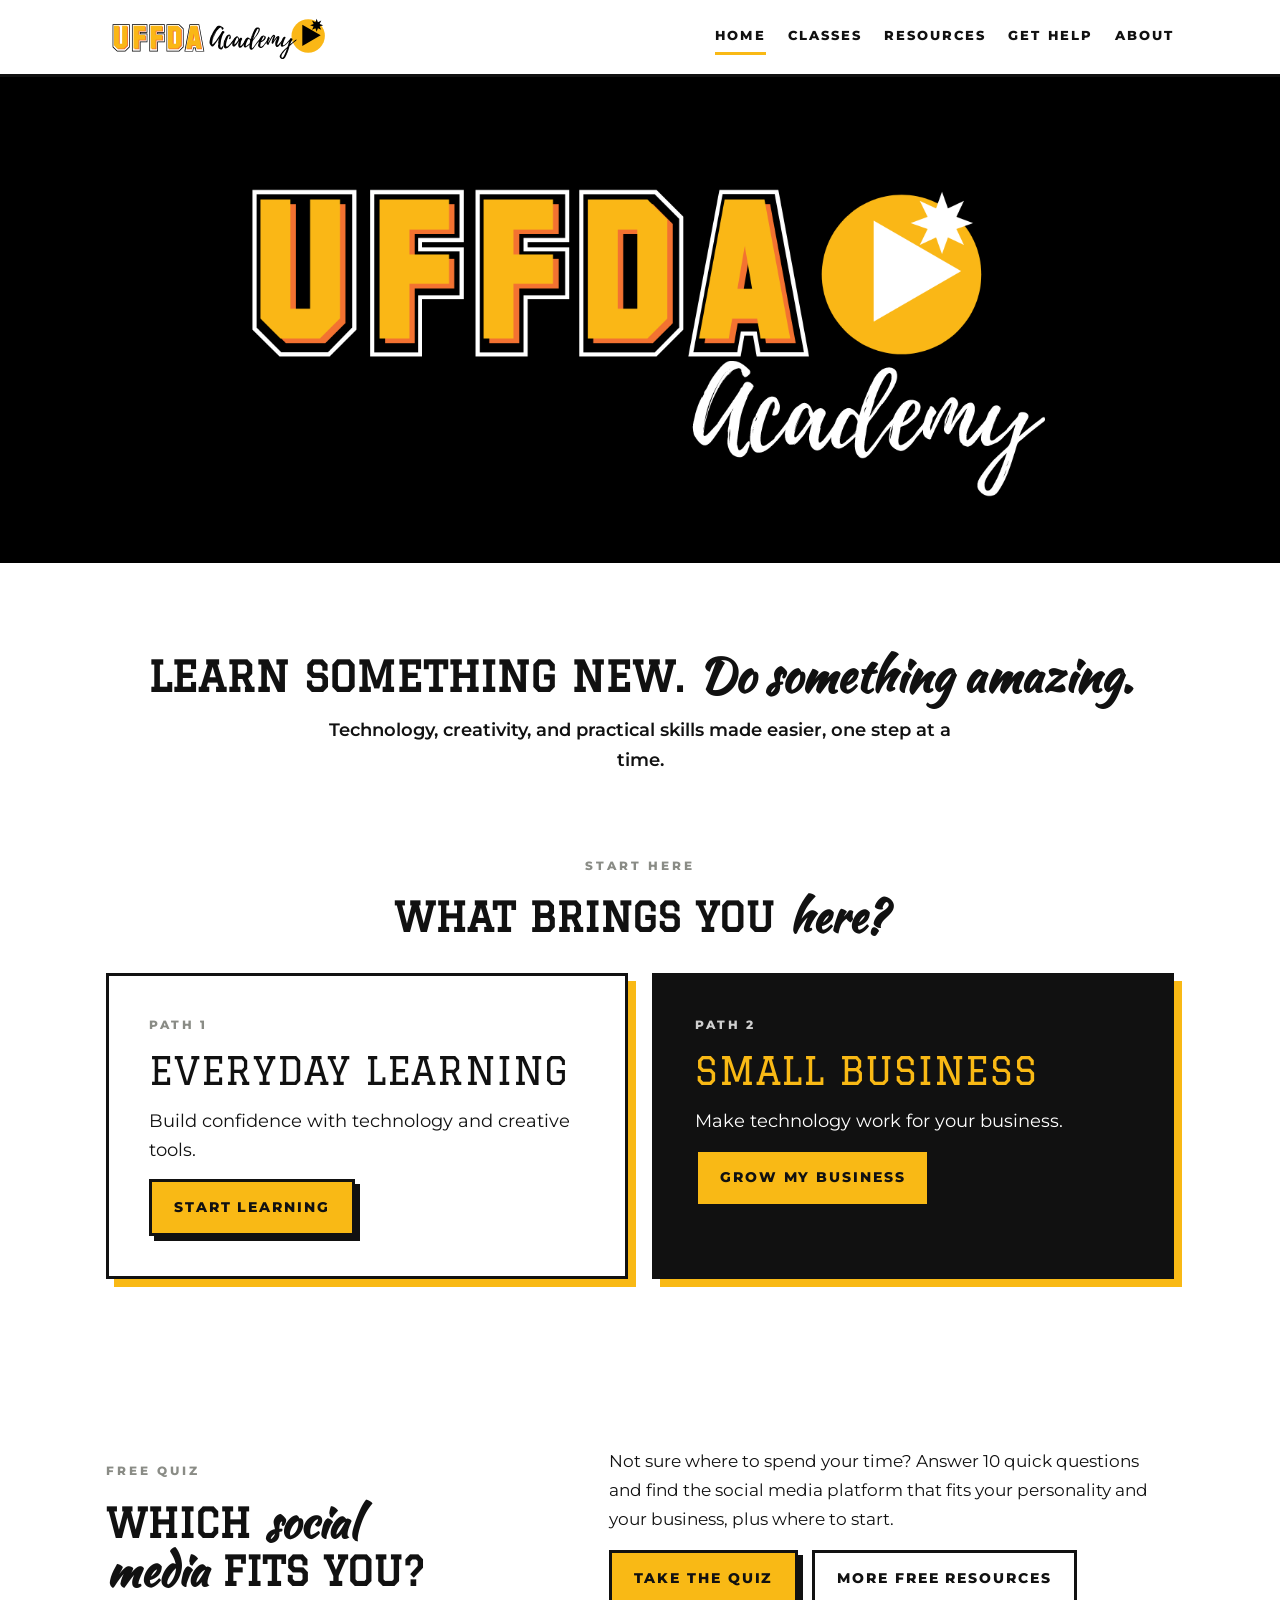
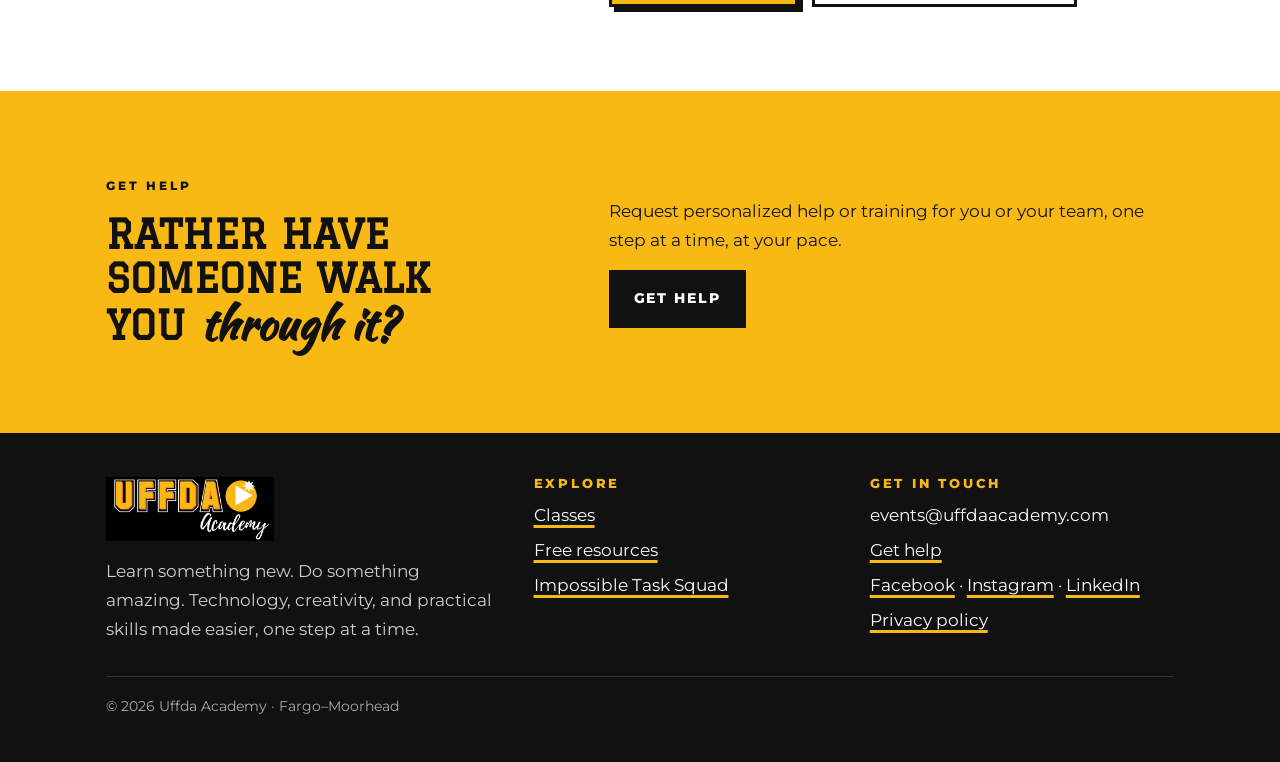
==== index.html @ f226578a "Rebuilt Uffda Academy site (moved off WordPress) Co-Authored-By: Claude Opus 5.5 <noreply@anthropic." ====
<!doctype html>
<html lang="en">
<head>
<meta charset="utf-8">
<meta name="viewport" content="width=device-width, initial-scale=1, viewport-fit=cover">
<title>Uffda Academy</title>
<meta name="claude:viewport-fit-sides" content="cover">
<meta name="description" content="Learn something new. Do something amazing. Technology, creativity, and practical skills made easier, one step at a time, for everyday learners and small business owners.">
<meta property="og:title" content="Uffda Academy">
<meta property="og:description" content="Learn something new. Do something amazing. Technology, creativity, and practical skills made easier, one step at a time, for everyday learners and small business owners.">
<meta property="og:site_name" content="Uffda Academy">

<link rel="icon" href="wp-content/uploads/2022/08/cropped-cropped-Uffda-Academy-ICON-1-270x270.png">
<link rel="preconnect" href="https://fonts.googleapis.com">
<link rel="preconnect" href="https://fonts.gstatic.com" crossorigin>
<link rel="stylesheet" href="https://fonts.googleapis.com/css2?family=Anton&family=Graduate&family=Kaushan+Script&family=Montserrat:ital,wght@0,400;0,500;0,600;0,700;0,800;0,900;1,400&display=swap">
<link rel="stylesheet" href="style.css">
</head>
<body>
<header class="site-header">
  <div class="wrap">
    <a class="logo" href="index.html"><img src="wp-content/uploads/2022/08/UffdaAcademy-Horizontal.svg" alt="Uffda Academy" width="260" height="53"></a>
    <nav class="nav" aria-label="Main"><a href="index.html" aria-current="page">Home</a><a href="classes.html">Classes</a><a href="resources.html">Resources</a><a href="get-help.html">Get Help</a><a href="about.html">About</a></nav>
  </div>
</header>
<main>
<section class="hero-logo band-ink"><div class="wrap">
  <h1 class="sr-only">Uffda Academy</h1>
  <img class="hero-mark" src="wp-content/uploads/2023/01/UFFDA-Logo-White-lettering2.png" alt="Uffda Academy" width="1200" height="600">
</div></section>
<section class="hero-sub"><div class="wrap hero-under">
  <h2 class="hero-line">Learn something new. <span class="accent">Do something amazing.</span></h2>
  <p class="tagline">Technology, creativity, and practical skills made easier, one step at a time.</p>
</div></section>
<section class="paths-sec"><div class="wrap stack-lg">
  <div class="stack" style="justify-items:center;text-align:center"><span class="eyebrow">Start here</span><h2>What brings you <span class="accent">here?</span></h2></div>
  <div class="paths">
    <a class="path" href="classes.html#everyday">
      <span class="path-k caps">Path 1</span>
      <h3 class="varsity">Everyday Learning</h3>
      <p>Build confidence with technology and creative tools.</p>
      <span class="btn btn-gold">Start learning</span>
    </a>
    <a class="path path-dark" href="classes.html#business">
      <span class="path-k caps">Path 2</span>
      <h3 class="varsity">Small Business</h3>
      <p>Make technology work for your business.</p>
      <span class="btn btn-gold">Grow my business</span>
    </a>
  </div>
</div></section>
<section><div class="wrap split" style="align-items:center">
  <div class="stack"><span class="eyebrow">Free quiz</span><h2>Which <span class="accent">social media</span> fits you?</h2></div>
  <div class="stack">
    <p>Not sure where to spend your time? Answer 10 quick questions and find the social media platform that fits your personality and your business, plus where to start.</p>
    <div class="actions"><a class="btn btn-gold" href="quiz-social-media-type.html">Take the quiz</a><a class="btn" href="resources.html">More free resources</a></div>
  </div>
</div></section>
<section class="band-gold"><div class="wrap split" style="align-items:center">
  <div class="stack"><span class="eyebrow" style="color:var(--ink)">Get help</span><h2>Rather have someone walk you <span class="accent">through it?</span></h2></div>
  <div class="stack">
    <p>Request personalized help or training for you or your team, one step at a time, at your pace.</p>
    <div class="actions"><a class="btn" href="get-help.html" style="background:var(--ink);color:var(--paper)">Get help</a></div>
  </div>
</div></section>
</main>
<footer class="site-footer">
  <div class="wrap">
    <div class="stack">
      <a class="logo" href="index.html"><img src="wp-content/uploads/2023/01/cropped-UFFDA-Logo-White-lettering2.png" alt="Uffda Academy" width="210" height="80"></a>
      <p style="color:#CFCFCF">Learn something new. Do something amazing. Technology, creativity, and practical skills made easier, one step at a time.</p>
    </div>
    <div>
      <h4>Explore</h4>
      <ul>
        <li><a href="classes.html">Classes</a></li>
        <li><a href="resources.html">Free resources</a></li>
        <li><a href="squad.html">Impossible Task Squad</a></li>
      </ul>
    </div>
    <div>
      <h4>Get in touch</h4>
      <ul>
        <li>events@uffdaacademy.com</li>
        <li><a href="get-help.html">Get help</a></li>
        <li><a href="https://www.facebook.com/UffdaAcademy">Facebook</a> · <a href="https://www.instagram.com/uffdaacademy/">Instagram</a> · <a href="https://www.linkedin.com/company/uffdaacademy">LinkedIn</a></li>
        <li><a href="privacy-policy.html">Privacy policy</a></li>
      </ul>
    </div>
    <p class="fine">© <span data-year>2026</span> Uffda Academy · Fargo–Moorhead</p>
  </div>
</footer>
<script src="site.js"></script>
<script>document.querySelectorAll('[data-year]').forEach(function(e){e.textContent=new Date().getFullYear()})</script>
</body>
</html>
---- style.css ----
/* Layout: the Squad poster look. White paper, black ink bands, gold as the only color.
   Varsity block headings, wide-tracked caps for labels, a brush-script accent word. */
:root {
  --paper: #FFFFFF;
  --ink: #111111;
  --ink-2: #2B2B2B;
  --smoke: #8A8C86;       /* gray from the ink wash, slight olive */
  --mist: #F1F1EE;
  --line: #DADAD5;
  --gold: #F9B915;
  --on-ink: #FFFFFF;
  --varsity: "Graduate", "Rockwell Extra Bold", "Arial Black", serif;
  --caps: "Montserrat", "Arial Black", "Helvetica Neue", Arial, sans-serif;
  --script: "Kaushan Script", "Brush Script MT", cursive;
  --body: "Montserrat", "Helvetica Neue", Arial, sans-serif;
  --wrap: 1100px;
  color-scheme: light;
}

*, *::before, *::after { box-sizing: border-box; }
body { margin: 0; background: var(--paper); color: var(--ink); font-family: var(--body); font-size: 1.0625rem; line-height: 1.7; }
img { max-width: 100%; height: auto; display: block; }
a { color: var(--ink); text-decoration-color: var(--gold); text-decoration-thickness: 3px; text-underline-offset: 4px; }
a:hover { color: var(--ink-2); background: linear-gradient(transparent 60%, rgba(249,185,21,.35) 60%); }
:focus-visible { outline: 3px solid var(--gold); outline-offset: 3px; }
h1, h2, h3, h4 { margin: 0; line-height: 1.1; text-wrap: balance; }
p { margin: 0; }

.wrap { max-width: var(--wrap); margin: 0 auto; padding-left: max(16px, env(safe-area-inset-left, 0px)); padding-right: max(16px, env(safe-area-inset-right, 0px)); }

/* Type roles */
.varsity { font-family: var(--varsity); font-weight: 400; text-transform: uppercase; letter-spacing: 0.02em; }
.caps { font-family: var(--caps); font-weight: 800; text-transform: uppercase; letter-spacing: 0.22em; }
.script { font-family: var(--script); font-weight: 400; text-transform: none; letter-spacing: 0; }
h1 { font-family: var(--varsity); font-size: clamp(2.2rem, 6vw, 3.6rem); text-transform: uppercase; }
h2 { font-family: var(--varsity); font-size: clamp(1.7rem, 4vw, 2.5rem); text-transform: uppercase; }
h3 { font-family: var(--caps); font-weight: 800; font-size: 1.15rem; text-transform: uppercase; letter-spacing: 0.08em; }
h4 { font-family: var(--caps); font-weight: 800; font-size: 1rem; text-transform: uppercase; letter-spacing: 0.08em; }
.eyebrow { font-family: var(--caps); font-weight: 800; font-size: 0.78rem; text-transform: uppercase; letter-spacing: 0.24em; color: var(--smoke); }
.on-ink .eyebrow { color: var(--gold); }
.muted { color: #555; }
.gold { color: var(--gold); }

/* Header */
.site-header { background: var(--paper); border-bottom: 3px solid var(--ink); }
.site-header .wrap { display: flex; flex-wrap: wrap; align-items: center; justify-content: space-between; gap: 10px 28px; padding-block: 14px; }
.wordmark { display: inline-flex; align-items: baseline; gap: 6px; text-decoration: none; color: var(--ink); background: none !important; }
.wordmark .u { font-family: var(--varsity); font-size: 1.9rem; color: var(--gold); -webkit-text-stroke: 1.5px var(--ink); paint-order: stroke fill; letter-spacing: 0.02em; }
.wordmark .a { font-family: var(--script); font-size: 1.6rem; color: var(--ink); }
.nav { display: flex; flex-wrap: wrap; gap: 4px 22px; }
.nav a { font-family: var(--caps); font-weight: 800; font-size: 0.8rem; text-transform: uppercase; letter-spacing: 0.16em; text-decoration: none; padding-block: 6px; border-bottom: 3px solid transparent; background: none; }
.nav a:hover, .nav a[aria-current="page"] { border-bottom-color: var(--gold); background: none; }

/* Sections */
section { padding-block: clamp(44px, 8vw, 84px); }
.band-ink { background: var(--ink); color: var(--on-ink); }
.band-ink a { color: var(--on-ink); }
.band-gold { background: var(--gold); color: var(--ink); }
.band-mist { background: var(--mist); }
.stack { display: grid; gap: 16px; }
.stack-lg { display: grid; gap: 32px; }
.split { display: grid; grid-template-columns: minmax(0, 0.9fr) minmax(0, 1.1fr); gap: 40px; align-items: start; }
@media (max-width: 780px) { .split { grid-template-columns: 1fr; gap: 24px; } }
.measure { max-width: 64ch; }

/* Buttons */
.btn { display: inline-flex; align-items: center; justify-content: center; gap: 8px; font-family: var(--caps); font-weight: 800; font-size: 0.85rem; text-transform: uppercase; letter-spacing: 0.14em; padding: 14px 22px; text-decoration: none; border: 3px solid var(--ink); cursor: pointer; background: var(--paper); color: var(--ink); }
.btn:hover { background: var(--ink); color: var(--paper); }
.btn-gold { background: var(--gold); border-color: var(--ink); color: var(--ink); box-shadow: 5px 5px 0 var(--ink); }
.btn-gold:hover { background: var(--gold); color: var(--ink); transform: translate(2px, 2px); box-shadow: 3px 3px 0 var(--ink); }
.band-ink .btn { background: transparent; color: var(--on-ink); border-color: var(--on-ink); }
.band-ink .btn:hover { background: var(--on-ink); color: var(--ink); }
.band-ink .btn-gold { background: var(--gold); color: var(--ink); border-color: var(--gold); box-shadow: 5px 5px 0 var(--on-ink); }
.actions { display: flex; flex-wrap: wrap; gap: 14px; align-items: center; }

/* Ink wash canvas layer */
.inked { position: relative; overflow: hidden; isolation: isolate; }
.inked > canvas.ink { position: absolute; inset: 0; width: 100%; height: 100%; z-index: -1; pointer-events: none; }

/* Poster hero: recreates the Squad cover in live type */
.poster { padding-block: clamp(70px, 12vw, 140px); background: var(--paper); text-align: center; }
.poster-title { display: grid; justify-items: center; gap: 6px; }
.poster-top { position: relative; display: inline-flex; align-items: center; gap: clamp(10px, 2vw, 22px); }
.poster .task { position: relative; font-family: "Anton", "Impact", var(--caps); font-size: clamp(3.6rem, 13vw, 8.5rem); line-height: 0.85; color: var(--gold); letter-spacing: 0.01em; }
.poster .impossible { position: absolute; left: -0.25em; top: 50%; transform: translateY(-48%) rotate(-8deg); font-family: var(--script); font-size: clamp(1.7rem, 5.5vw, 3.6rem); color: var(--ink); white-space: nowrap; }
.poster .squad { font-family: var(--varsity); font-size: clamp(3.4rem, 12.5vw, 8rem); line-height: 0.9; color: var(--ink); -webkit-text-stroke: 0; text-shadow: 0 0 0 var(--ink); position: relative; }
.poster .squad span { color: var(--ink); -webkit-text-stroke: 2px var(--ink); paint-order: stroke fill; text-shadow: 3px 0 0 var(--paper), -3px 0 0 var(--paper), 0 3px 0 var(--paper), 0 -3px 0 var(--paper), 5px 0 0 var(--ink), -5px 0 0 var(--ink), 0 5px 0 var(--ink), 0 -5px 0 var(--ink); }
.poster .challenges { font-family: var(--caps); font-weight: 900; font-size: clamp(1.4rem, 5vw, 3.2rem); letter-spacing: 0.16em; line-height: 1; margin-top: 4px; }
.poster .tagline { margin-top: clamp(28px, 5vw, 44px); font-size: 1.15rem; max-width: 46ch; margin-inline: auto; font-weight: 600; }
.poster .actions { justify-content: center; margin-top: 26px; }

/* Meetup strip */
.meetup { display: grid; grid-template-columns: auto minmax(0, 1fr) auto; gap: 18px 36px; align-items: center; }
@media (max-width: 760px) { .meetup { grid-template-columns: auto minmax(0, 1fr); } .meetup .actions { grid-column: 1 / -1; } }
.cal { background: var(--gold); color: var(--ink); text-align: center; padding: 10px 18px 12px; min-width: 112px; border: 3px solid var(--gold); }
.cal .mon { font-family: var(--caps); font-weight: 900; letter-spacing: 0.2em; font-size: 0.8rem; text-transform: uppercase; border-bottom: 2px solid var(--ink); padding-bottom: 4px; }
.cal .day { font-family: var(--varsity); font-size: 3.4rem; line-height: 1.05; font-variant-numeric: tabular-nums; }
.cal .dow { font-family: var(--caps); font-weight: 800; font-size: 0.72rem; letter-spacing: 0.2em; text-transform: uppercase; }

/* Script accent inline */
.accent { font-family: var(--script); text-transform: none; color: var(--gold); letter-spacing: 0; font-size: 1.1em; }
.band-gold .accent, .band-mist .accent, section:not(.band-ink) .accent { color: var(--ink); }

/* Post cards */
.post-grid { display: grid; grid-template-columns: repeat(auto-fill, minmax(270px, 1fr)); gap: 32px 28px; }
.post-card { display: grid; gap: 12px; align-content: start; text-decoration: none; color: var(--ink); background: none !important; }
.post-card .thumb { aspect-ratio: 16 / 9; overflow: hidden; background: var(--mist); border: 3px solid var(--ink); max-width: 100%; }
.post-card .thumb img { width: 100%; height: 100%; object-fit: cover; filter: grayscale(1) contrast(1.05); transition: filter .25s ease; }
.post-card:hover .thumb img { filter: none; }
.post-card h3 { font-size: 1.05rem; line-height: 1.3; }
.post-card:hover h3 { text-decoration: underline; text-decoration-color: var(--gold); text-decoration-thickness: 3px; }
.post-card .by { font-family: var(--caps); font-weight: 700; font-size: 0.72rem; letter-spacing: 0.18em; text-transform: uppercase; color: var(--smoke); }
.quiz-thumb { display: grid; place-items: center; height: 100%; background: var(--gold); }
.quiz-thumb span { font-family: var(--varsity); font-size: 2.2rem; color: var(--ink); }

/* Article */
.article-head { padding-block: clamp(44px, 8vw, 80px) clamp(28px, 5vw, 44px); }
.article-head .stack { max-width: 820px; }
.article-head h1 { font-size: clamp(1.9rem, 5vw, 3rem); }
.article-head .meta { font-family: var(--caps); font-weight: 700; font-size: 0.75rem; letter-spacing: 0.2em; text-transform: uppercase; color: #CFCFCF; }
.article-hero { margin-top: -2px; max-width: 900px; border: 3px solid var(--ink); }
.prose { max-width: 68ch; margin-top: 40px; display: grid; gap: 18px; }
.prose h2 { font-size: clamp(1.35rem, 3vw, 1.8rem); margin-top: 20px; }
.prose h3 { margin-top: 10px; }
.prose h4 { margin-top: 6px; color: var(--ink-2); }
.prose ul, .prose ol { margin: 0; padding-left: 1.4em; display: grid; gap: 8px; }
.prose li::marker { color: var(--ink); font-weight: 800; }
.prose img { border: 3px solid var(--ink); }
.prose blockquote { margin: 0; padding: 18px 22px; background: var(--ink); color: var(--on-ink); font-family: var(--script); font-size: 1.35rem; line-height: 1.4; }
.prose blockquote em { font-style: normal; font-family: var(--caps); font-size: 0.8rem; letter-spacing: 0.14em; text-transform: uppercase; display: block; margin-top: 8px; color: var(--gold); }
.prose .note { color: #555; font-size: 0.95rem; }
.prose strong { font-weight: 800; }

.post-cta { margin-top: 56px; max-width: 68ch; display: grid; gap: 14px; padding: 28px; border: 3px solid var(--ink); box-shadow: 8px 8px 0 var(--gold); }
.post-cta h3 { font-family: var(--varsity); font-size: 1.6rem; letter-spacing: 0.02em; }
.post-nav { margin-top: 40px; display: flex; flex-wrap: wrap; justify-content: space-between; gap: 14px; max-width: 68ch; font-weight: 700; }

/* People */
.person { display: grid; grid-template-columns: 200px minmax(0, 1fr); gap: 32px; align-items: start; }
.person img { aspect-ratio: 4 / 5; object-fit: cover; width: 100%; border: 3px solid var(--ink); filter: grayscale(1); }
@media (max-width: 640px) { .person { grid-template-columns: 1fr; } .person img { max-width: 220px; } }
.person h2 .script { font-size: 1.1em; }
.facts { display: grid; grid-template-columns: max-content minmax(0, 1fr); gap: 6px 18px; margin: 0; }
.facts dt { font-family: var(--caps); font-weight: 800; font-size: 0.75rem; letter-spacing: 0.16em; text-transform: uppercase; padding-top: 4px; }
.facts dd { margin: 0; }
.photo-note { font-size: 0.9rem; color: #555; }

/* Quiz */
.quiz { display: grid; gap: 14px; margin-top: 8px; max-width: 780px; counter-reset: q; }
.q { border: 3px solid var(--ink); padding: 18px; margin: 0; display: grid; gap: 12px; }
.q legend { padding: 0 8px; margin-left: -8px; font-weight: 700; background: var(--paper); }
.q legend::before { counter-increment: q; content: counter(q, decimal-leading-zero); font-family: var(--varsity); color: var(--ink); background: var(--gold); padding: 0 8px; margin-right: 10px; }
.scale { display: grid; grid-template-columns: repeat(5, minmax(0, 1fr)); gap: 6px; }
.scale label { display: grid; place-items: center; gap: 2px; border: 2px solid var(--ink); padding: 8px 4px; cursor: pointer; font-family: var(--varsity); font-size: 1.2rem; text-align: center; font-variant-numeric: tabular-nums; }
.scale label small { font-family: var(--caps); font-weight: 700; font-size: 0.58rem; letter-spacing: 0.06em; text-transform: uppercase; line-height: 1.2; color: #555; }
.scale label:hover { background: var(--mist); }
.scale input { position: absolute; opacity: 0; pointer-events: none; }
.scale input:checked + label { background: var(--ink); color: var(--gold); }
.scale input:checked + label small { color: var(--on-ink); }
.scale input:focus-visible + label { outline: 3px solid var(--gold); outline-offset: 2px; }
.quiz-bar { position: sticky; bottom: 0; background: var(--ink); color: var(--on-ink); margin-inline: calc(-1 * max(16px, env(safe-area-inset-left, 0px))); padding: 12px max(16px, env(safe-area-inset-right, 0px)) calc(12px + env(safe-area-inset-bottom, 0px)) max(16px, env(safe-area-inset-left, 0px)); display: flex; flex-wrap: wrap; gap: 12px; align-items: center; justify-content: space-between; }
.quiz-bar .btn { background: transparent; color: var(--on-ink); border-color: var(--on-ink); }
.quiz-bar .btn-gold { background: var(--gold); color: var(--ink); border-color: var(--gold); box-shadow: none; }
.result { margin-top: 32px; max-width: 780px; background: var(--ink); color: var(--on-ink); padding: 32px; display: grid; gap: 14px; }
.result a { color: var(--on-ink); }
.result .type { font-family: var(--varsity); font-size: clamp(2.4rem, 7vw, 3.8rem); color: var(--gold); text-transform: uppercase; line-height: 1; }
.result ul { margin: 0; padding-left: 1.2em; display: grid; gap: 8px; }
.bands { display: grid; gap: 0; border: 3px solid var(--ink); max-width: 420px; font-variant-numeric: tabular-nums; }
.bands div { display: flex; justify-content: space-between; gap: 12px; padding: 8px 14px; border-top: 1px solid var(--line); }
.bands div:first-child { border-top: 0; }
.bands strong { font-family: var(--varsity); font-weight: 400; }

/* Footer */
.site-footer { background: var(--ink); color: var(--on-ink); }
.site-footer a { color: var(--on-ink); }
.site-footer .wrap { padding-block: 44px; display: grid; grid-template-columns: minmax(0, 1.3fr) minmax(0, 1fr) minmax(0, 1fr); gap: 32px; }
@media (max-width: 760px) { .site-footer .wrap { grid-template-columns: 1fr; } }
.site-footer .wordmark { color: var(--on-ink); }
.site-footer .wordmark .a { color: var(--on-ink); }
.site-footer .wordmark .u { -webkit-text-stroke: 0; }
.site-footer h4 { color: var(--gold); font-size: 0.8rem; letter-spacing: 0.22em; margin-bottom: 10px; }
.site-footer ul { list-style: none; margin: 0; padding: 0; display: grid; gap: 6px; }
.site-footer .fine { grid-column: 1 / -1; border-top: 1px solid #333; padding-top: 18px; font-size: 0.85rem; color: #AAA; }

/* Image placeholder when a file isn't available yet */
.img-missing { display: grid; place-items: center; background: var(--mist); color: #666; min-height: 140px; padding: 16px; font-family: var(--caps); font-weight: 700; font-size: 0.72rem; letter-spacing: 0.14em; text-transform: uppercase; text-align: center; }

.copy-row { display: flex; flex-wrap: wrap; gap: 12px; align-items: center; }
.copy-row code { font-family: var(--caps); font-weight: 800; font-size: 1.1rem; user-select: all; overflow-wrap: anywhere; }

@media (prefers-reduced-motion: reduce) { * { transition: none !important; animation: none !important; } }

/* Brand hero: UFFDA Academy wordmark at poster scale */
.brand-title { display: grid; justify-items: center; line-height: 0.85; }
.bt-u { font-family: var(--varsity); font-size: clamp(4.2rem, 17vw, 11rem); color: var(--gold); -webkit-text-stroke: 3px var(--ink); paint-order: stroke fill; letter-spacing: 0.02em; text-shadow: 6px 6px 0 var(--ink); }
.bt-a { font-family: var(--script); font-size: clamp(2.4rem, 8vw, 5.2rem); color: var(--ink); margin-top: -0.12em; margin-left: 1.6em; transform: rotate(-4deg); }
.bt-tag { margin-top: clamp(18px, 3vw, 28px); font-size: clamp(0.8rem, 2vw, 1.05rem); }

/* Three focus areas */
.pillars { display: grid; grid-template-columns: repeat(3, minmax(0, 1fr)); gap: 28px; }
@media (max-width: 820px) { .pillars { grid-template-columns: 1fr; } }
.pillar { display: grid; gap: 12px; align-content: start; border-top: 6px solid var(--ink); padding-top: 18px; }
.pillar .pnum { font-family: var(--varsity); font-size: 1.6rem; color: var(--gold); -webkit-text-stroke: 1px var(--ink); paint-order: stroke fill; text-transform: uppercase; }
.pillar a { font-weight: 700; }

/* Squad mention on the home page */
.squad-note { display: grid; grid-template-columns: auto minmax(0, 1fr); gap: 24px 32px; align-items: center; }

/* Photo hero (the existing Uffda hero image) */
.sr-only { position: absolute; width: 1px; height: 1px; overflow: hidden; clip: rect(0 0 0 0); white-space: nowrap; }
.hero-img { padding-block: clamp(20px, 4vw, 40px) clamp(44px, 7vw, 72px); }
.hero-frame { display: block; background: none !important; }
.hero-frame img { width: 100%; height: auto; }
.hero-under { display: grid; justify-items: center; text-align: center; gap: 14px; margin-top: clamp(20px, 4vw, 36px); }
.hero-under .tagline { max-width: 52ch; font-weight: 600; font-size: 1.1rem; }

/* Real logo */
.logo { display: inline-block; background: none !important; line-height: 0; }
.site-header .logo img { height: 46px; width: auto; }
.site-footer .logo img { height: 64px; width: auto; }

/* Logo hero on black (the site's existing hero) */
.hero-logo { padding-block: clamp(16px, 3vw, 28px); }
.hero-logo .hero-mark { width: min(100%, 860px); margin: 0 auto; }
.hero-sub { padding-block: clamp(32px, 5vw, 52px) clamp(44px, 7vw, 72px); }
.squad-note { grid-template-columns: minmax(0, 320px) auto minmax(0, 1fr); }
.squad-img { display: block; background: none !important; }
@media (max-width: 760px) { .squad-note { grid-template-columns: auto minmax(0, 1fr); } .squad-img { grid-column: 1 / -1; } }
.hero-logo.band-ink { background: #000; }

/* Home: hero line + two learning paths */
.hero-line { font-size: clamp(1.6rem, 4.4vw, 2.6rem); text-align: center; }
.paths-sec { padding-top: 8px; }
.paths { display: grid; grid-template-columns: repeat(2, minmax(0, 1fr)); gap: 24px; }
@media (max-width: 720px) { .paths { grid-template-columns: 1fr; } }
.path { display: grid; gap: 14px; align-content: start; justify-items: start; padding: clamp(24px, 4vw, 40px); border: 3px solid var(--ink); text-decoration: none; color: var(--ink); background: var(--paper) !important; box-shadow: 8px 8px 0 var(--gold); transition: transform .15s ease, box-shadow .15s ease; }
.path:hover { transform: translate(-2px, -2px); box-shadow: 10px 10px 0 var(--gold); }
.path h3 { font-size: clamp(1.7rem, 4vw, 2.4rem); letter-spacing: 0.02em; }
.path p { font-size: 1.1rem; }
.path-k { font-size: 0.72rem; color: var(--smoke); }
.path-dark { background: var(--ink) !important; color: var(--on-ink); border-color: var(--ink); }
.path-dark h3 { color: var(--gold); }
.path-dark .path-k { color: #CFCFCF; }

/* Category tiles */
.cat-grid { display: grid; grid-template-columns: repeat(2, minmax(0, 1fr)); gap: 24px; }
@media (max-width: 720px) { .cat-grid { grid-template-columns: 1fr; } }
.cat-tile { display: grid; gap: 10px; align-content: start; padding: 24px; background: var(--paper) !important; border-top: 6px solid var(--ink); text-decoration: none; color: var(--ink); }
.cat-tile h3 { font-family: var(--varsity); font-weight: 400; font-size: 1.5rem; letter-spacing: 0.02em; }
.cat-tile .more { font-weight: 800; text-decoration: underline; text-decoration-color: var(--gold); text-decoration-thickness: 3px; text-underline-offset: 4px; }
.tags { display: flex; flex-wrap: wrap; gap: 6px; }
.tag { font-family: var(--caps); font-weight: 800; font-size: 0.64rem; letter-spacing: 0.14em; text-transform: uppercase; padding: 3px 8px; background: var(--gold); color: var(--ink); }

/* Classes page */
.path-filter { display: flex; flex-wrap: wrap; gap: 10px; }
.pf { font-family: var(--caps); font-weight: 800; font-size: 0.8rem; letter-spacing: 0.12em; text-transform: uppercase; padding: 10px 16px; border: 3px solid var(--ink); text-decoration: none; background: var(--paper) !important; }
.pf[aria-current="true"] { background: var(--ink) !important; color: var(--gold); }
.cats { display: grid; gap: 0; padding-bottom: 56px; }
.cat { padding-block: 36px; border-top: 3px solid var(--ink); display: grid; grid-template-columns: minmax(0, 1fr) minmax(0, 1fr); gap: 20px 40px; }
.cat:first-child { border-top: 0; }
@media (max-width: 780px) { .cat { grid-template-columns: 1fr; } }
.cat-head { display: grid; gap: 12px; align-content: start; }
.class-list { list-style: none; margin: 0; padding: 0; display: grid; }
.class-list li { display: flex; justify-content: space-between; align-items: center; gap: 12px; padding: 12px 0; border-bottom: 1px solid var(--line); font-weight: 600; }
.pill { flex: none; font-family: var(--caps); font-weight: 800; font-size: 0.62rem; letter-spacing: 0.14em; text-transform: uppercase; padding: 4px 8px; border: 2px solid var(--ink); }

/* Get Help */
.help-grid { display: grid; grid-template-columns: repeat(3, minmax(0, 1fr)); gap: 24px; }
@media (max-width: 820px) { .help-grid { grid-template-columns: 1fr; } }
.help-card { display: grid; gap: 10px; align-content: start; border-top: 6px solid var(--ink); padding-top: 18px; }
.cat-body { display: grid; gap: 14px; align-content: start; justify-items: start; font-size: 1.1rem; }
.cat-tile .more { text-decoration: none; font-family: var(--caps); font-size: 0.7rem; letter-spacing: 0.14em; text-transform: uppercase; border: 2px solid var(--ink); padding: 3px 8px; justify-self: start; }

/* Quiz choices */
.choices { display: grid; gap: 8px; }
.choices input { position: absolute; opacity: 0; pointer-events: none; }
.choices label { display: block; border: 2px solid var(--ink); padding: 12px 14px; cursor: pointer; font-weight: 600; }
.choices label:hover { background: var(--mist); }
.choices input:checked + label { background: var(--ink); color: var(--gold); }
.choices input:focus-visible + label { outline: 3px solid var(--gold); outline-offset: 2px; }
.result ol { margin: 0; padding-left: 1.3em; display: grid; gap: 8px; }
.result .note { color: #CFCFCF; font-size: 0.95rem; }
.runner { border-top: 1px solid #333; padding-top: 14px; }
.runner .eyebrow { margin-right: 6px; }

/* Get Help: who to work with */
.helpers { display: grid; grid-template-columns: repeat(2, minmax(0, 1fr)); gap: 28px; }
@media (max-width: 820px) { .helpers { grid-template-columns: 1fr; } }
.helper { display: grid; grid-template-columns: 140px minmax(0, 1fr); gap: 20px; align-items: start; background: var(--paper); border: 3px solid var(--ink); padding: 20px; }
.helper img { width: 100%; aspect-ratio: 4 / 5; object-fit: cover; filter: grayscale(1); border: 2px solid var(--ink); }
.helper h3 { font-family: var(--varsity); font-weight: 400; font-size: 1.6rem; letter-spacing: 0.02em; }
@media (max-width: 480px) { .helper { grid-template-columns: 1fr; } .helper img { max-width: 160px; } }
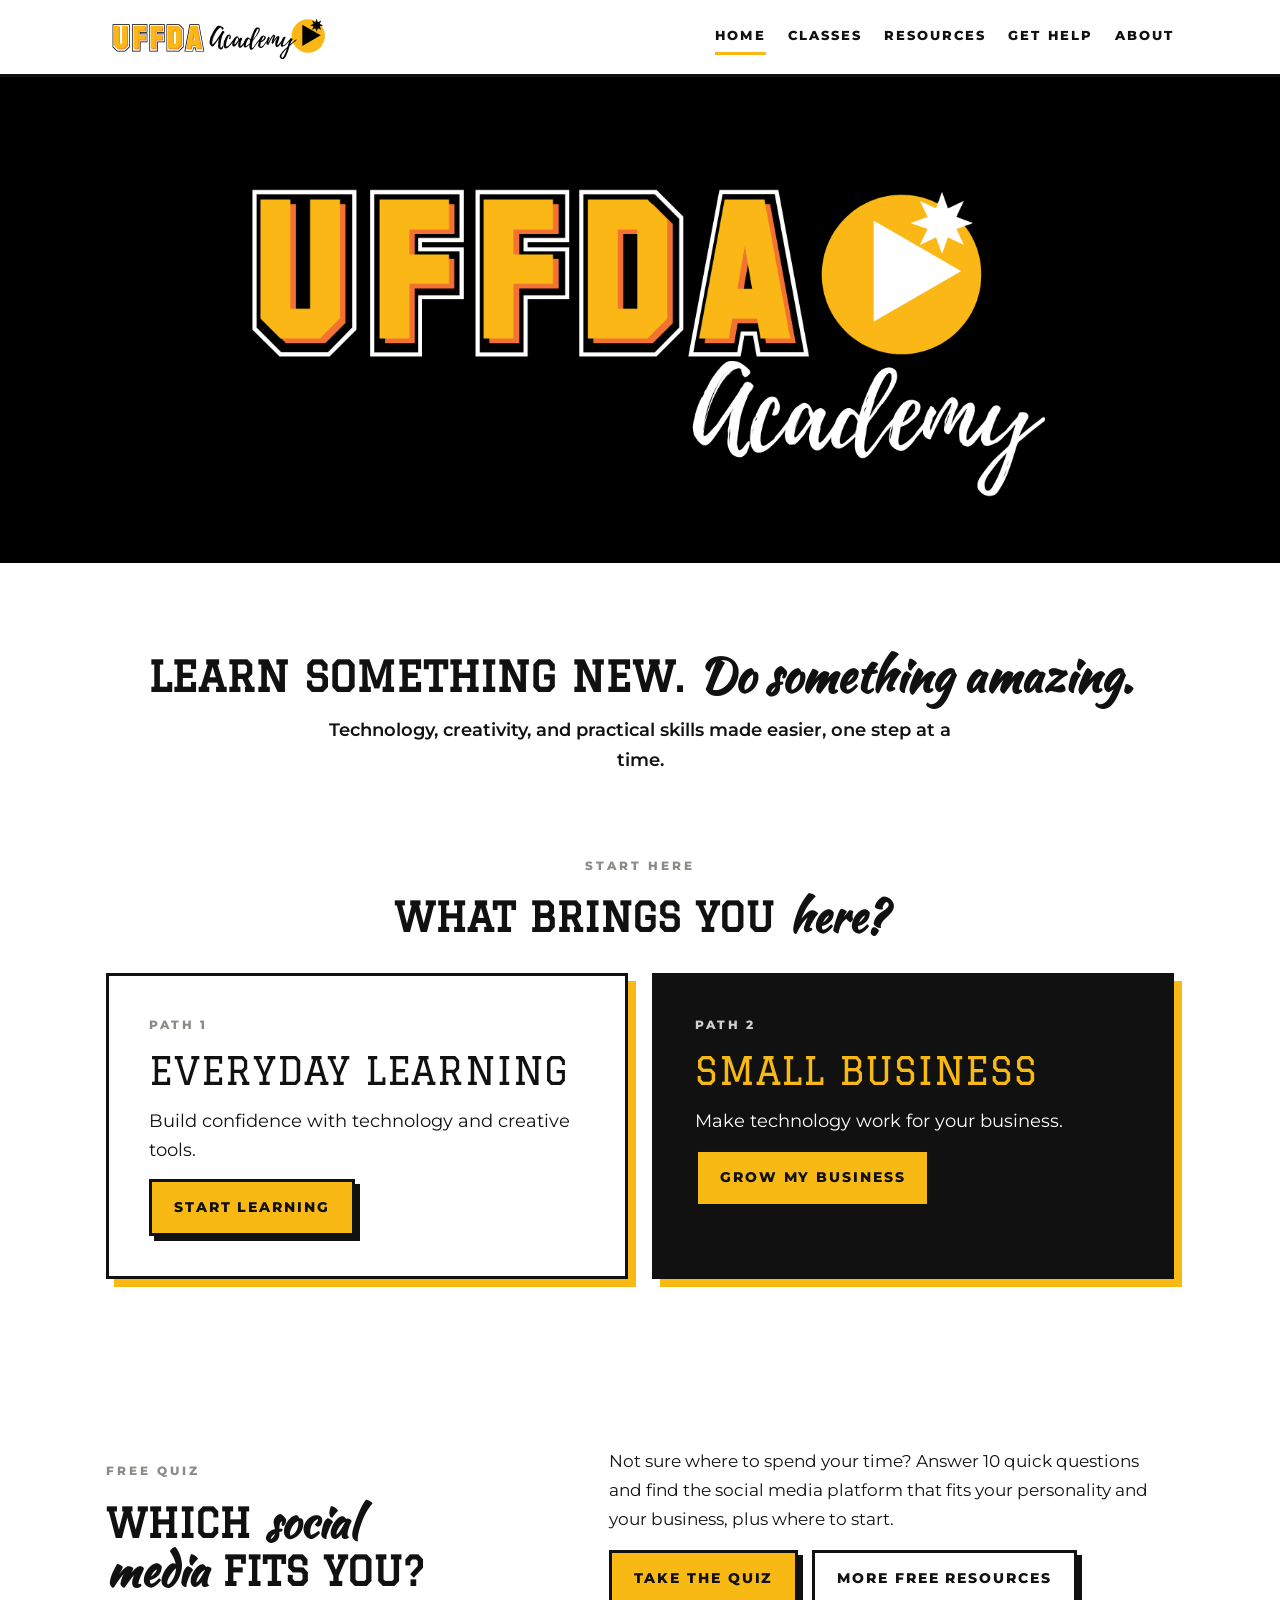
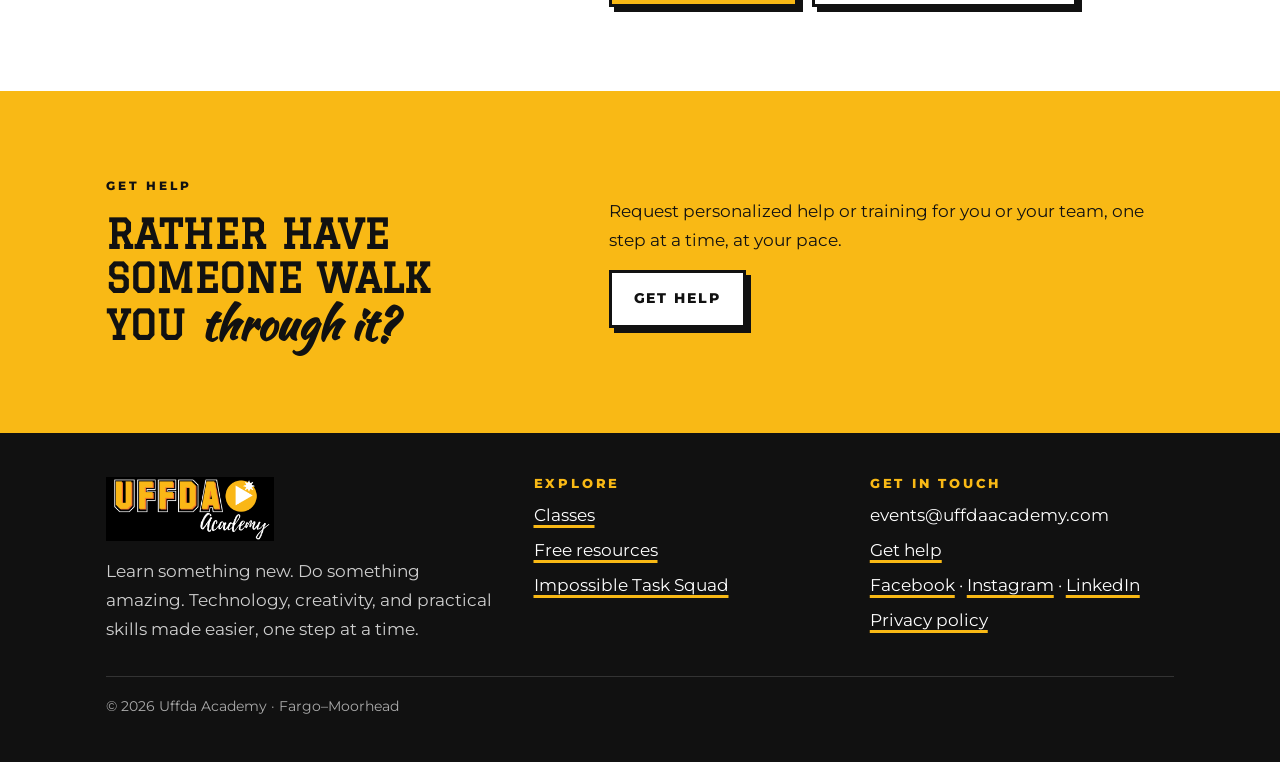
==== commit 3f5b09e3: "Buttons: matched pair (gold to white, white to gold on hover) Co-Authored-By: Claude Opus 5.5 <norep" ====
--- a/index.html
+++ b/index.html
@@ -60,7 +60,7 @@
   <div class="stack"><span class="eyebrow" style="color:var(--ink)">Get help</span><h2>Rather have someone walk you <span class="accent">through it?</span></h2></div>
   <div class="stack">
     <p>Request personalized help or training for you or your team, one step at a time, at your pace.</p>
-    <div class="actions"><a class="btn" href="get-help.html" style="background:var(--ink);color:var(--paper)">Get help</a></div>
+    <div class="actions"><a class="btn" href="get-help.html">Get help</a></div>
   </div>
 </div></section>
 </main>
--- a/style.css
+++ b/style.css
@@ -290,3 +290,16 @@
 .helper img { width: 100%; aspect-ratio: 4 / 5; object-fit: cover; filter: grayscale(1); border: 2px solid var(--ink); }
 .helper h3 { font-family: var(--varsity); font-weight: 400; font-size: 1.6rem; letter-spacing: 0.02em; }
 @media (max-width: 480px) { .helper { grid-template-columns: 1fr; } .helper img { max-width: 160px; } }
+
+/* Matched button pair: same shape and shadow; gold turns white on hover, white turns gold */
+.btn, .btn-gold { box-shadow: 5px 5px 0 var(--ink); transition: background-color .15s ease, color .15s ease, transform .15s ease, box-shadow .15s ease; }
+.btn { background: var(--paper); color: var(--ink); border-color: var(--ink); }
+.btn:hover { background: var(--gold); color: var(--ink); transform: translate(2px, 2px); box-shadow: 3px 3px 0 var(--ink); }
+.btn-gold { background: var(--gold); color: var(--ink); border-color: var(--ink); }
+.btn-gold:hover { background: var(--paper); color: var(--ink); }
+.band-ink .btn, .band-ink .btn-gold, .quiz-bar .btn, .quiz-bar .btn-gold { box-shadow: 5px 5px 0 var(--gold); border-color: var(--ink); }
+.band-ink .btn, .quiz-bar .btn { background: var(--paper); color: var(--ink); }
+.band-ink .btn-gold, .quiz-bar .btn-gold { background: var(--gold); color: var(--ink); }
+.band-ink .btn:hover, .quiz-bar .btn:hover { background: var(--gold); color: var(--ink); box-shadow: 3px 3px 0 var(--gold); }
+.band-ink .btn-gold:hover, .quiz-bar .btn-gold:hover { background: var(--paper); color: var(--ink); box-shadow: 3px 3px 0 var(--gold); }
+.copy-row .btn { box-shadow: none; }
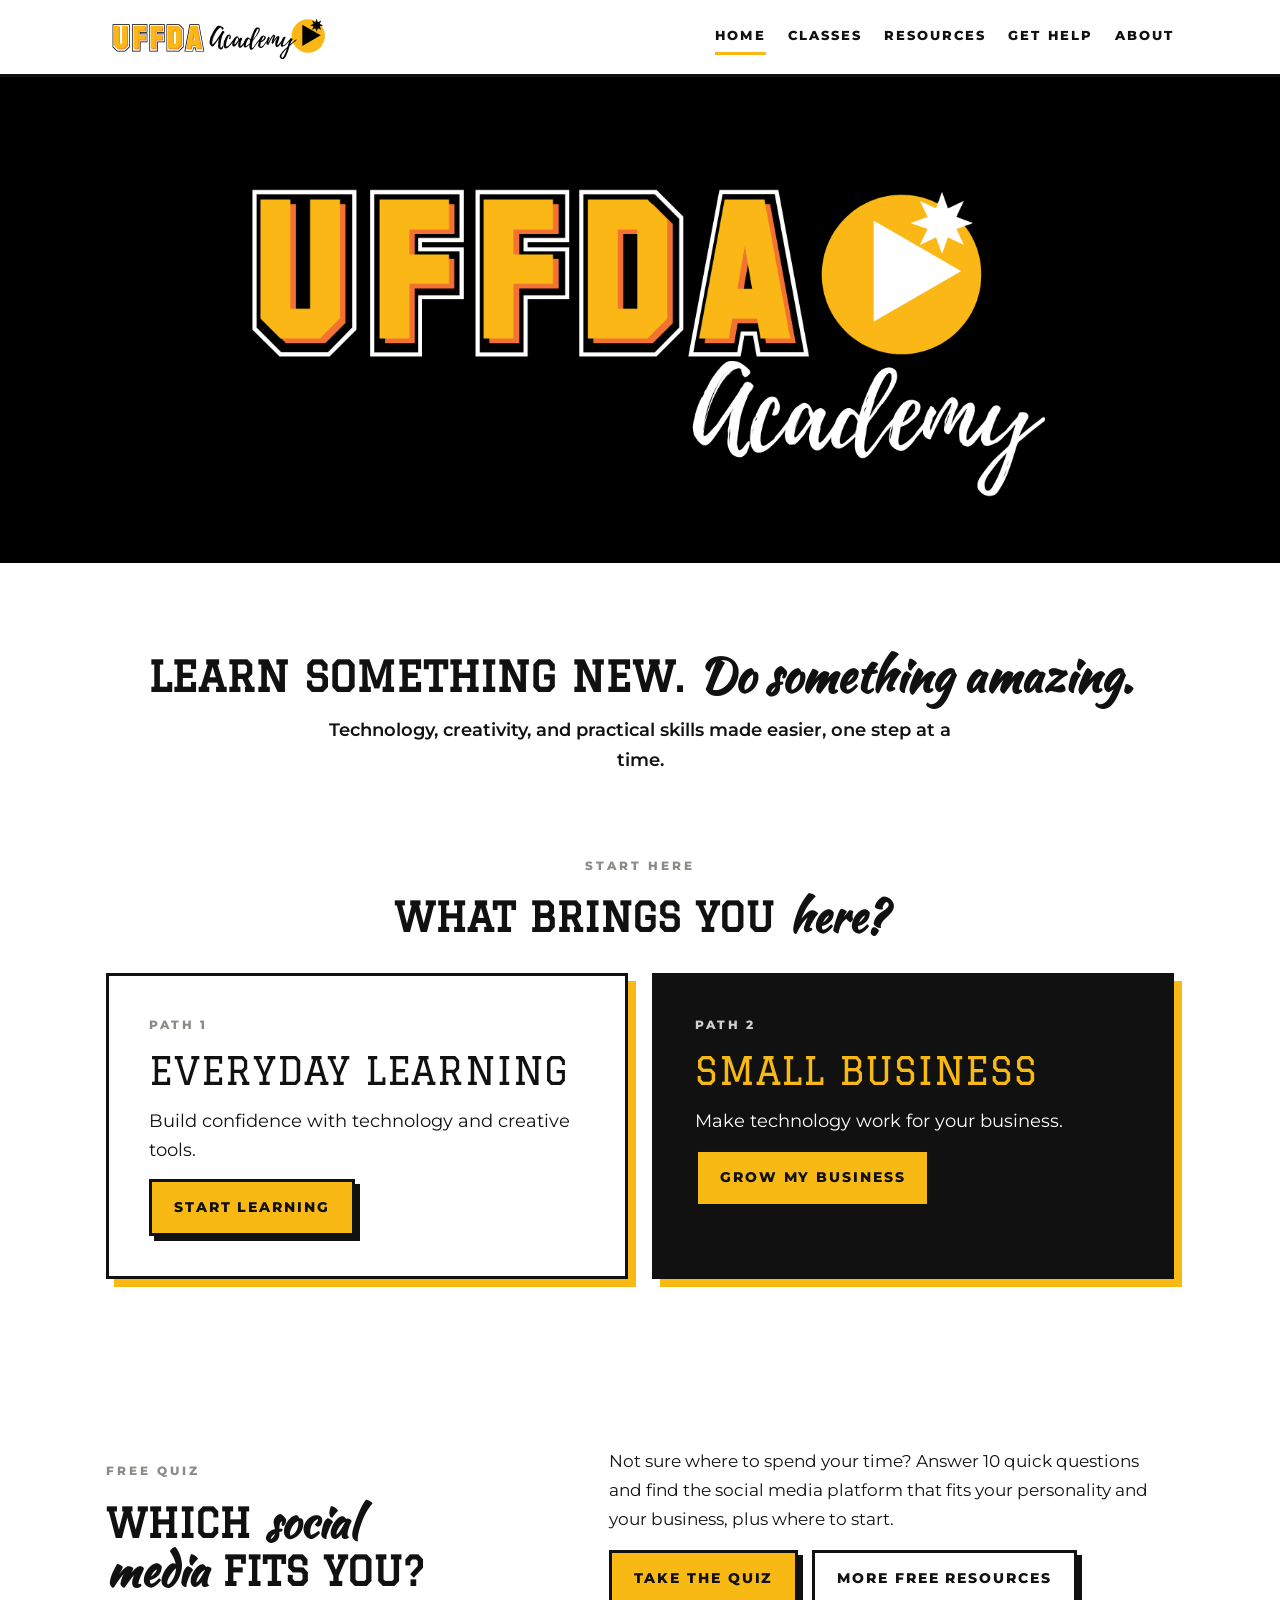
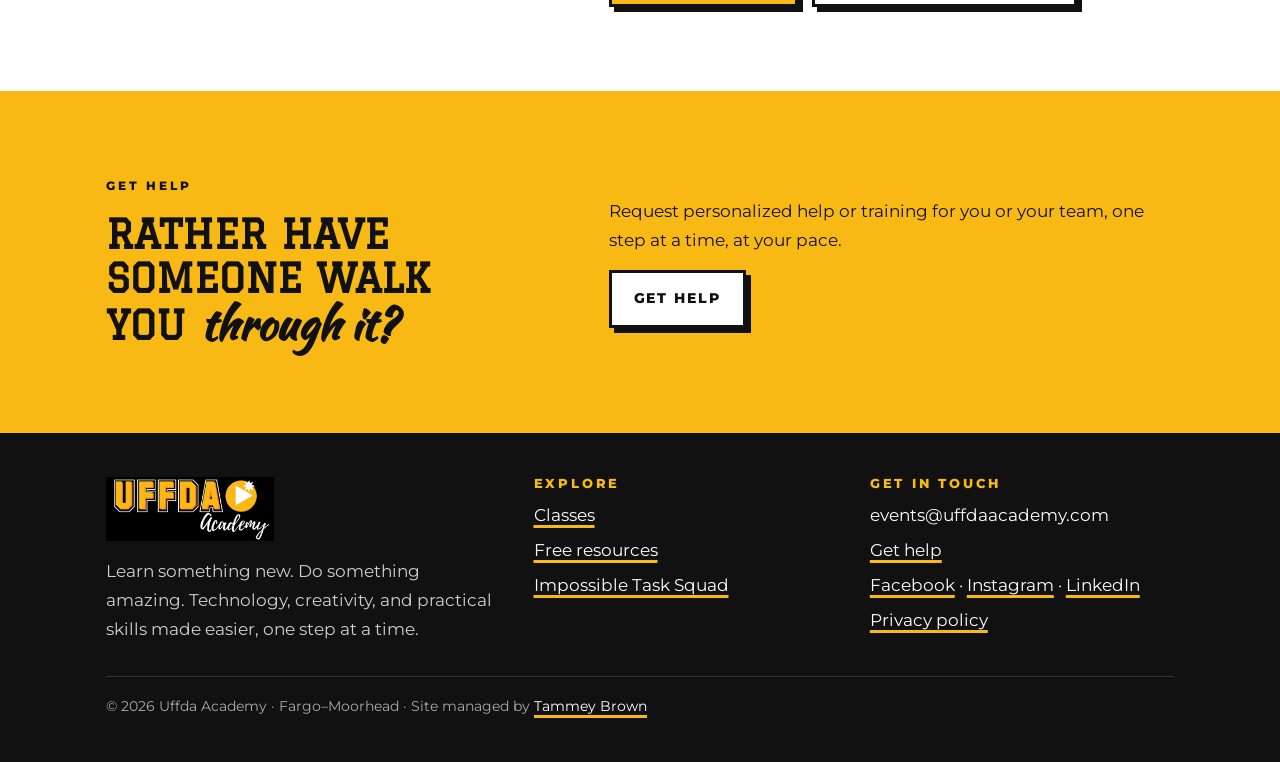
==== commit 64c2632f: "Footer: site managed by Tammey Brown Co-Authored-By: Claude Opus 5.5 <noreply@anthropic.com> Claude-" ====
--- a/index.html
+++ b/index.html
@@ -87,7 +87,7 @@
         <li><a href="privacy-policy.html">Privacy policy</a></li>
       </ul>
     </div>
-    <p class="fine">© <span data-year>2026</span> Uffda Academy · Fargo–Moorhead</p>
+    <p class="fine">© <span data-year>2026</span> Uffda Academy · Fargo–Moorhead · Site managed by <a href="https://tammeybrown.com">Tammey Brown</a></p>
   </div>
 </footer>
 <script src="site.js"></script>
